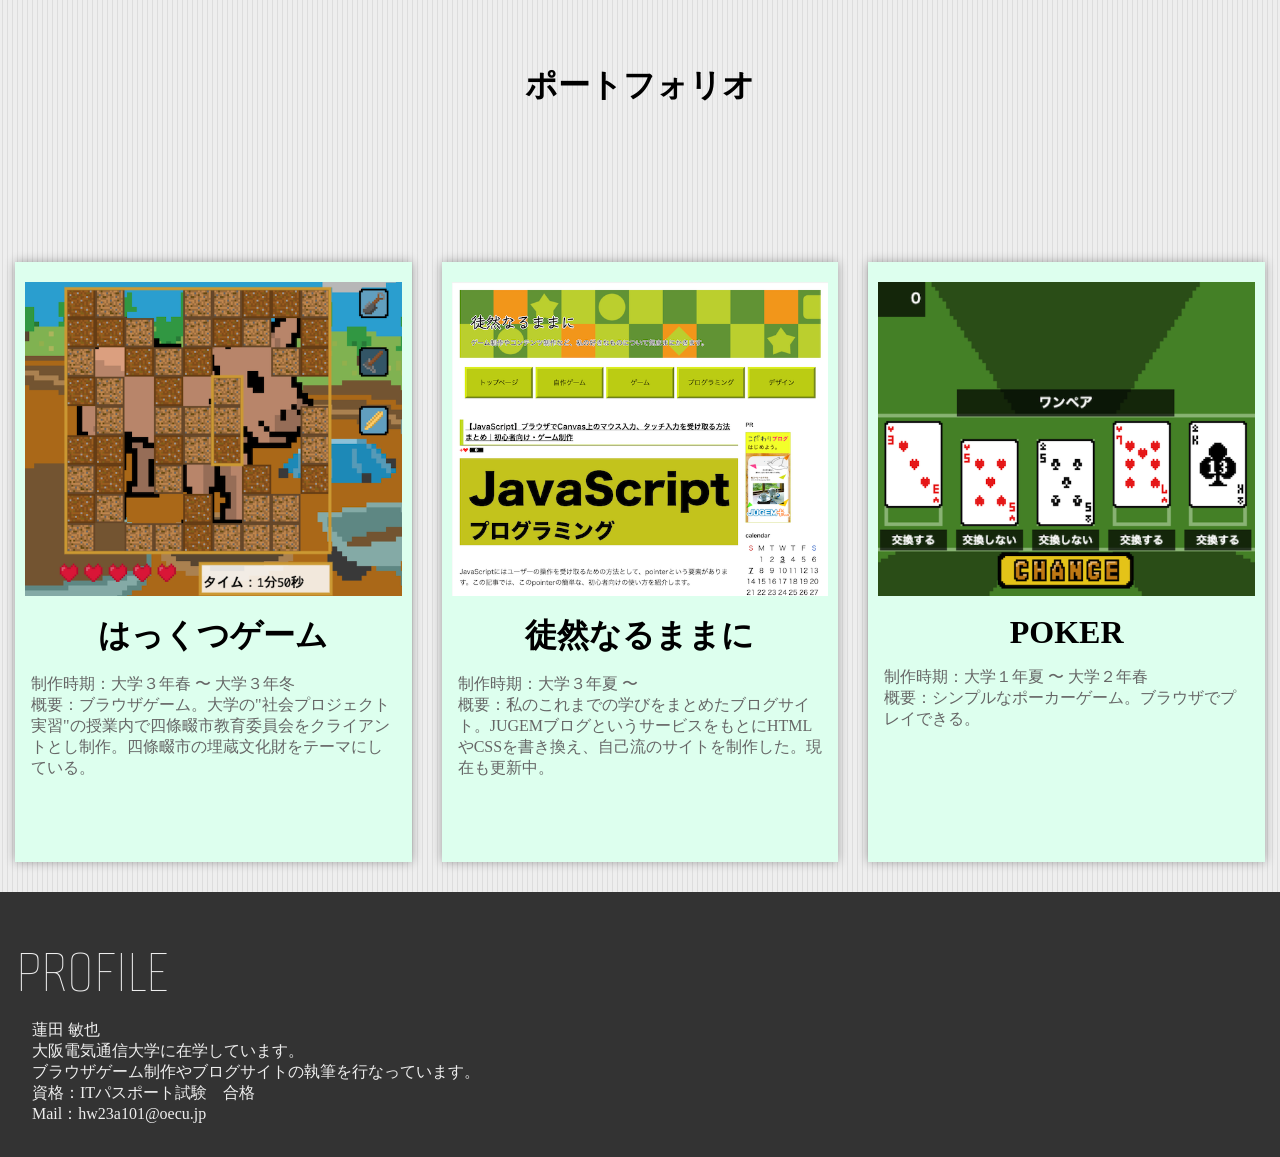
==== index.html @ b3263dbe "ファイルを追加した。" ====
<!DOCTYPE html>

<head>
    <meta name="viewport" content="width=device-width, initial-scale=1.0">
    <title>ポートフォリオ</title>
    <link href="style.css" rel="stylesheet" type="text/css">

    <!-- google web fonts -->
    <link rel="preconnect" href="https://fonts.googleapis.com">
    <link rel="preconnect" href="https://fonts.gstatic.com" crossorigin>
    <link href="https://fonts.googleapis.com/css2?family=Alumni+Sans+Pinstripe&display=swap" rel="stylesheet">
</head>

<body>
    <div id="title"><strong>ポートフォリオ</strong></div>

    <div id="main">

        <div class="cards">

            <a href="hakkutu.html" class="cards-box">
                <img class="cards-image" src="image/hakkutu_th.png" alt="'はっくつゲーム'の画像"><br>
                
                <div class="cards-title"><strong>はっくつゲーム</strong></div>
                
                <div class="cards-text">
                    制作時期：大学３年春 〜 大学３年冬<br>
                    概要：ブラウザゲーム。大学の"社会プロジェクト実習"の授業内で四條畷市教育委員会をクライアントとし制作。四條畷市の埋蔵文化財をテーマにしている。
                </div>
            </a>

            <a href="blog.html" class="cards-box">
                <img class="cards-image" src="image/blog_th.png" alt="'徒然なるままに'の画像"><br>

                <div class="cards-title"><strong>徒然なるままに</strong></div>

                <div class="cards-text">
                    制作時期：大学３年夏 〜<br>
                    概要：私のこれまでの学びをまとめたブログサイト。JUGEMブログというサービスをもとにHTMLやCSSを書き換え、自己流のサイトを制作した。現在も更新中。
                </div>
            </a>

            <a href="poker.html" class="cards-box">
                <img class="cards-image" src="image/poker_th.png" alt="'POKER'の画像"><br>
            
                <div class="cards-title"><strong>POKER</strong></div>
            
                <div class="cards-text">
                    制作時期：大学１年夏 〜 大学２年春<br>
                    概要：シンプルなポーカーゲーム。ブラウザでプレイできる。
                </div>
            </a>
        </div>
        
    </div>

    <footer>
        PROFILE<br>
        蓮田 敏也<br>
        大阪電気通信大学に在学しています。<br>
        ブラウザゲーム制作やブログサイトの執筆を行なっています。<br>
        資格：ITパスポート試験　合格<br>
        Mail：hw23a101@oecu.jp
    </footer>

    <script type="text/javascript" src="main.js"></script>
</body>
---- style.css ----
@media screen {
    body {
        margin: 0;
        padding: 0;
        min-height: 100vh;
        display: flex;
        flex-direction: column;
    }

    #title {
        font-size: 2em;
        margin: 2em 0 2em 0;
        text-align: center;
    }

    body {
        background-image: url("image/back.png");
    }

    .cards {
        display: flex;
        flex-wrap: wrap;
        justify-content: flex-start;
        margin: 30px 0;
        padding-top: 30px;
    }

    .cards-box {
        width: calc(100% / 3 - 30px);
        height: 600px;
        margin: 30px 15px 0 15px;
        background-color: #ddffee;
        box-shadow: 0px 0px 10px #00000055;
        
        text-decoration: none;
        color: #000000;
        transition: box-shadow .4s, background-color .4s;
    }

    .cards-box:hover {
        box-shadow: none;
        background-color: #cceedd;
    }

    .cards-image {
        width: 95%;
        display: block;
        margin: auto;
        padding-top: 5%;
        border: none;
        transition: all .5s;
        user-select: none;
    }

    .cards-title {
        font-size: 2em;
        text-align: center;
    }

    .cards-text {
        font-size: 1em;
        padding: 1em;
        color: #666666;
    }

    footer {
        width: 100% - 2em;
        height: auto;
        padding: 2em;
        text-indent: -1em;
        background-color: #333333;
        color: #eeeeee;
    }

    footer::first-line {
        font-family: "Alumni Sans Pinstripe", sans-serif;
        font-size: 4em;
        line-height: 1.5em;
    }

    #main-visual {
        width: 100%;
        border: 1em solid #aaa;
        border-radius: 1%;
        margin: 0 auto;
        box-sizing: border-box;
    }

    .design-tab {
        width: 100%;
        height: 2em;
        position: relative;
        background-color: #eee;
    }

    .main-visual-image {
        width: 100%;
        display: block;
    }

    .mac-button {
        height: 50%;
        aspect-ratio: 1 / 1;
        border-radius: 50%;
        position: absolute;
    }

    @keyframes fadeIn {
        from { 
            opacity: 0;
            transform: translateY(100px);
        }
        to {
            opacity: 1;
            transform: translateY(0px);
        }
    }

    .explain {
        margin: 0 0 150px 0;
        display: flex;
        justify-content: space-around;
        align-items: center;
        
        animation: fadeIn 1s linear both;
        animation-timeline: view();
        animation-range: entry 0% cover 50%;
    }

    .explain-text {
        width: 50%;
        height: auto;
        margin: 0 0 0 0;
        font-size: 1.5em;
        text-align: center;
        background-color: #eeeeee;
        box-shadow: 0 0 1em 1em #eeeeee;
    }

    .explain-image {
        width: 40%;
        height: auto;
        border: 1em solid #777777;
        user-select: none;
    }

    .acsess {
        margin: 0 0 1em 0;
        padding: 1em 0;
        text-align: center;
        background-color: #ddffee;
        border-left: 30px solid #aaccbb;
        border-bottom: 15px solid #aaccbb;
        font-size: 1.4em;
    }

    .acsess::first-line {
        font-size: 1.6em;
    }

    .back {
        padding: 1em;
        background-color: #333333;
        font-size: 2em;
        color: #ddd;
        text-align: center;
        text-decoration: none;

        transition: background-color .2s, color .2s;
    }

    .back:hover {
        background-color: #aaaaaa;
        color: #333;

        transition: background-color .2s, color .2s;
    }
    
    /* ----- エフェクト ----- */
    .particle-box {
        width: 20px;
        height: 20px;
        background-color: none;
        border: 2px solid;
        position: absolute;
        pointer-events: none;

        transition: transform .5s ease-out, opacity .5s ease-out;

        transform: rotate(0deg) scale(1);
        opacity: 1;
    }
    .particle-box.is-active {
        transform: rotate(120deg) scale(3);
        opacity: 0;
    }

    .particle-circle {
        width: 20px;
        height: 20px;
        background-color: none;
        border: 2px solid;
        border-radius: 50%;
        position: absolute;
        pointer-events: none;

        transition: transform .5s ease-out, opacity .5s ease-out;

        transform: scale(1);
        opacity: 1;
    }
    .particle-circle.is-active {
        transform: scale(4);
        opacity: 0;
    }

    .particle-triangle {
        width: 20px;
        height: calc(tan(60deg) * 20px / 2);
        background-color: none;
        clip-path: polygon(50% 0, 0% 100%, 100% 100%, 50% 0, 
                            50% calc(2px / sin(30deg)),
                            calc(100% - 2px / tan(30deg)) calc(100% - 2px),
                            calc(2px / tan(30deg)) calc(100% - 2px), 
                            50% calc(2px / sin(30deg))
                            );
        position: absolute;
        pointer-events: none;

        transition: transform .5s ease-out, opacity .5s ease-out;

        transform: translateX(0px) translateY(0px) rotate(0deg) scale(1);
        opacity: 1;
    }

    .particle-triangle.is-active {
        transform: translateX(10px) translateY(5px) rotate(120deg) scale(4);
        opacity: 0;
    }
}

@media screen and (max-width : 1100px) {
    #title {
        color: green;
    }

    .cards-box {
        width: calc(100% / 2 - 30px);
    }

    .explain {
        flex-direction: column;
    }

    .explain-image {
        width: 90%;
        margin-bottom: 5%;
    }

    .explain-text {
        width: 90%;
    }
}

@media screen and (max-width : 550px) {
    #title {
        color: red;
    }

    .cards-box {
        width: calc(100% - 30px);
    }
}
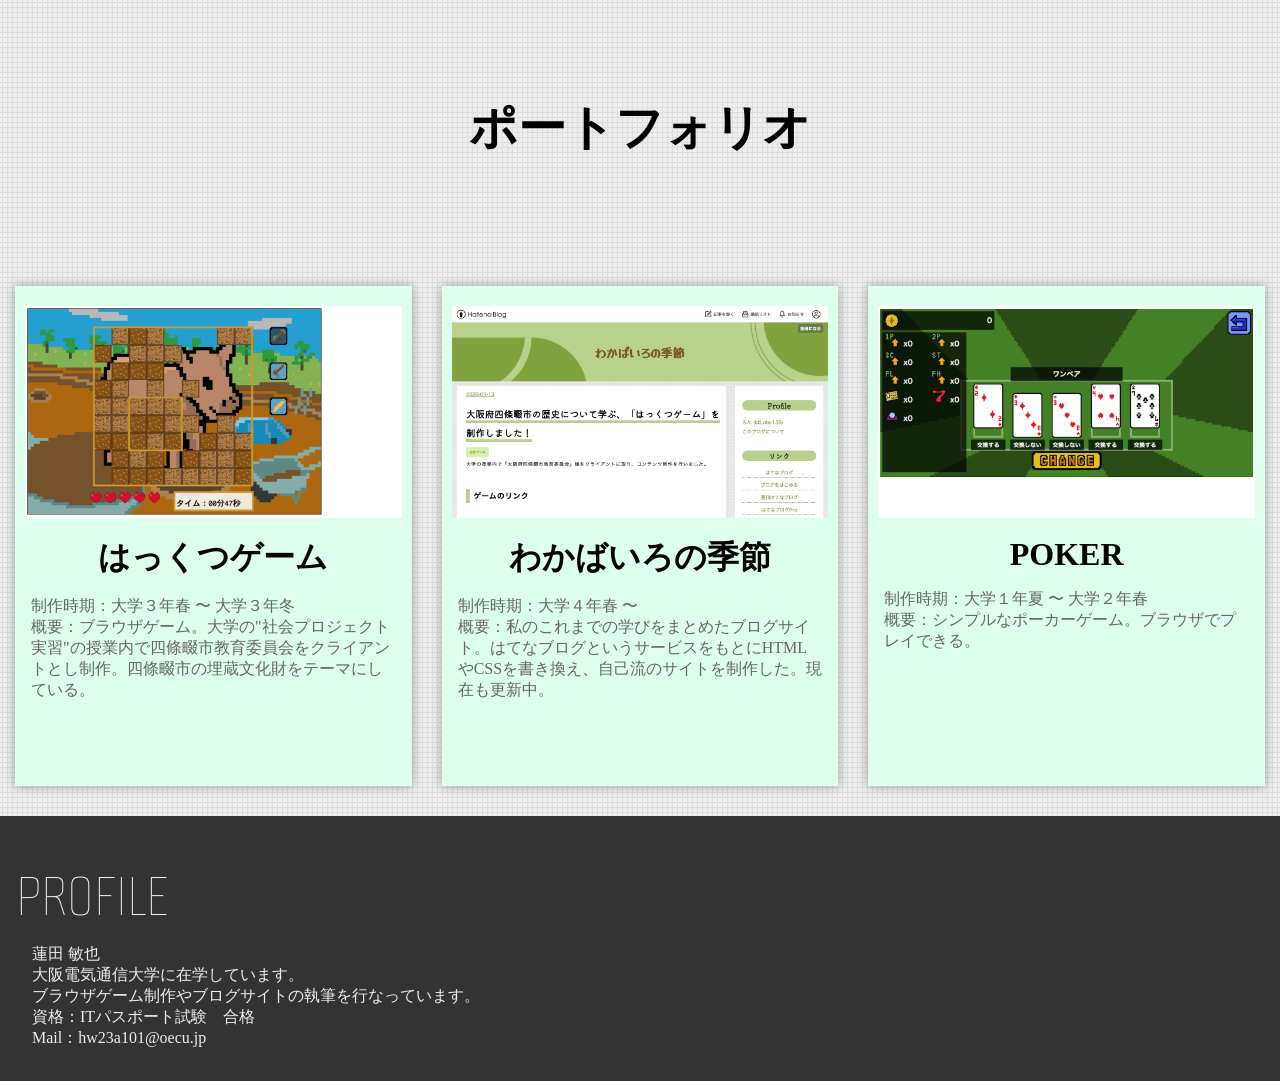
==== commit 7ddadb05: "ブログサイトの変更とデザインの更新をした。" ====
--- a/index.html
+++ b/index.html
@@ -8,7 +8,7 @@
     <!-- google web fonts -->
     <link rel="preconnect" href="https://fonts.googleapis.com">
     <link rel="preconnect" href="https://fonts.gstatic.com" crossorigin>
-    <link href="https://fonts.googleapis.com/css2?family=Alumni+Sans+Pinstripe&display=swap" rel="stylesheet">
+    <link href="https://fonts.googleapis.com/css2?family=Kosugi+Maru&family=Alumni+Sans+Pinstripe&display=swap" rel="stylesheet">
 </head>
 
 <body>
@@ -19,7 +19,7 @@
         <div class="cards">
 
             <a href="hakkutu.html" class="cards-box">
-                <img class="cards-image" src="image/hakkutu_th.png" alt="'はっくつゲーム'の画像"><br>
+                <img class="cards-image" src="image/hakkutu_mv.png" alt="'はっくつゲーム'の画像"><br>
                 
                 <div class="cards-title"><strong>はっくつゲーム</strong></div>
                 
@@ -30,18 +30,18 @@
             </a>
 
             <a href="blog.html" class="cards-box">
-                <img class="cards-image" src="image/blog_th.png" alt="'徒然なるままに'の画像"><br>
+                <img class="cards-image" src="image/blog_mv.png" alt="'徒然なるままに'の画像"><br>
 
-                <div class="cards-title"><strong>徒然なるままに</strong></div>
+                <div class="cards-title"><strong>わかばいろの季節</strong></div>
 
                 <div class="cards-text">
-                    制作時期：大学３年夏 〜<br>
-                    概要：私のこれまでの学びをまとめたブログサイト。JUGEMブログというサービスをもとにHTMLやCSSを書き換え、自己流のサイトを制作した。現在も更新中。
+                    制作時期：大学４年春 〜<br>
+                    概要：私のこれまでの学びをまとめたブログサイト。はてなブログというサービスをもとにHTMLやCSSを書き換え、自己流のサイトを制作した。現在も更新中。
                 </div>
             </a>
 
             <a href="poker.html" class="cards-box">
-                <img class="cards-image" src="image/poker_th.png" alt="'POKER'の画像"><br>
+                <img class="cards-image" src="image/poker_mv.png" alt="'POKER'の画像"><br>
             
                 <div class="cards-title"><strong>POKER</strong></div>
             
--- a/style.css
+++ b/style.css
@@ -8,7 +8,10 @@
     }
 
     #title {
-        font-size: 2em;
+        font-family: "Kosugi Maru", sans-serif;
+        font-weight: 400;
+        font-style: normal;
+        font-size: 3em;
         margin: 2em 0 2em 0;
         text-align: center;
     }
@@ -21,14 +24,14 @@
         display: flex;
         flex-wrap: wrap;
         justify-content: flex-start;
-        margin: 30px 0;
+        margin-bottom: 30px; 
         padding-top: 30px;
     }
 
     .cards-box {
         width: calc(100% / 3 - 30px);
-        height: 600px;
-        margin: 30px 15px 0 15px;
+        height: 500px;
+        margin: 0 15px 0 15px;
         background-color: #ddffee;
         box-shadow: 0px 0px 10px #00000055;
         
@@ -79,10 +82,10 @@
     }
 
     #main-visual {
-        width: 100%;
+        width: 100% - 5%;
         border: 1em solid #aaa;
-        border-radius: 1%;
-        margin: 0 auto;
+        border-radius: 1.5%;
+        margin: 0 5% 5% 5%;
         box-sizing: border-box;
     }
 
@@ -140,22 +143,17 @@
     .explain-image {
         width: 40%;
         height: auto;
-        border: 1em solid #777777;
+        box-shadow: 0 0 10px #00000055;
         user-select: none;
     }
 
     .acsess {
+        font-size: 1.6em;
         margin: 0 0 1em 0;
         padding: 1em 0;
         text-align: center;
         background-color: #ddffee;
-        border-left: 30px solid #aaccbb;
-        border-bottom: 15px solid #aaccbb;
         font-size: 1.4em;
-    }
-
-    .acsess::first-line {
-        font-size: 1.6em;
     }
 
     .back {
@@ -240,10 +238,6 @@
 }
 
 @media screen and (max-width : 1100px) {
-    #title {
-        color: green;
-    }
-
     .cards-box {
         width: calc(100% / 2 - 30px);
     }
@@ -263,10 +257,6 @@
 }
 
 @media screen and (max-width : 550px) {
-    #title {
-        color: red;
-    }
-
     .cards-box {
         width: calc(100% - 30px);
     }
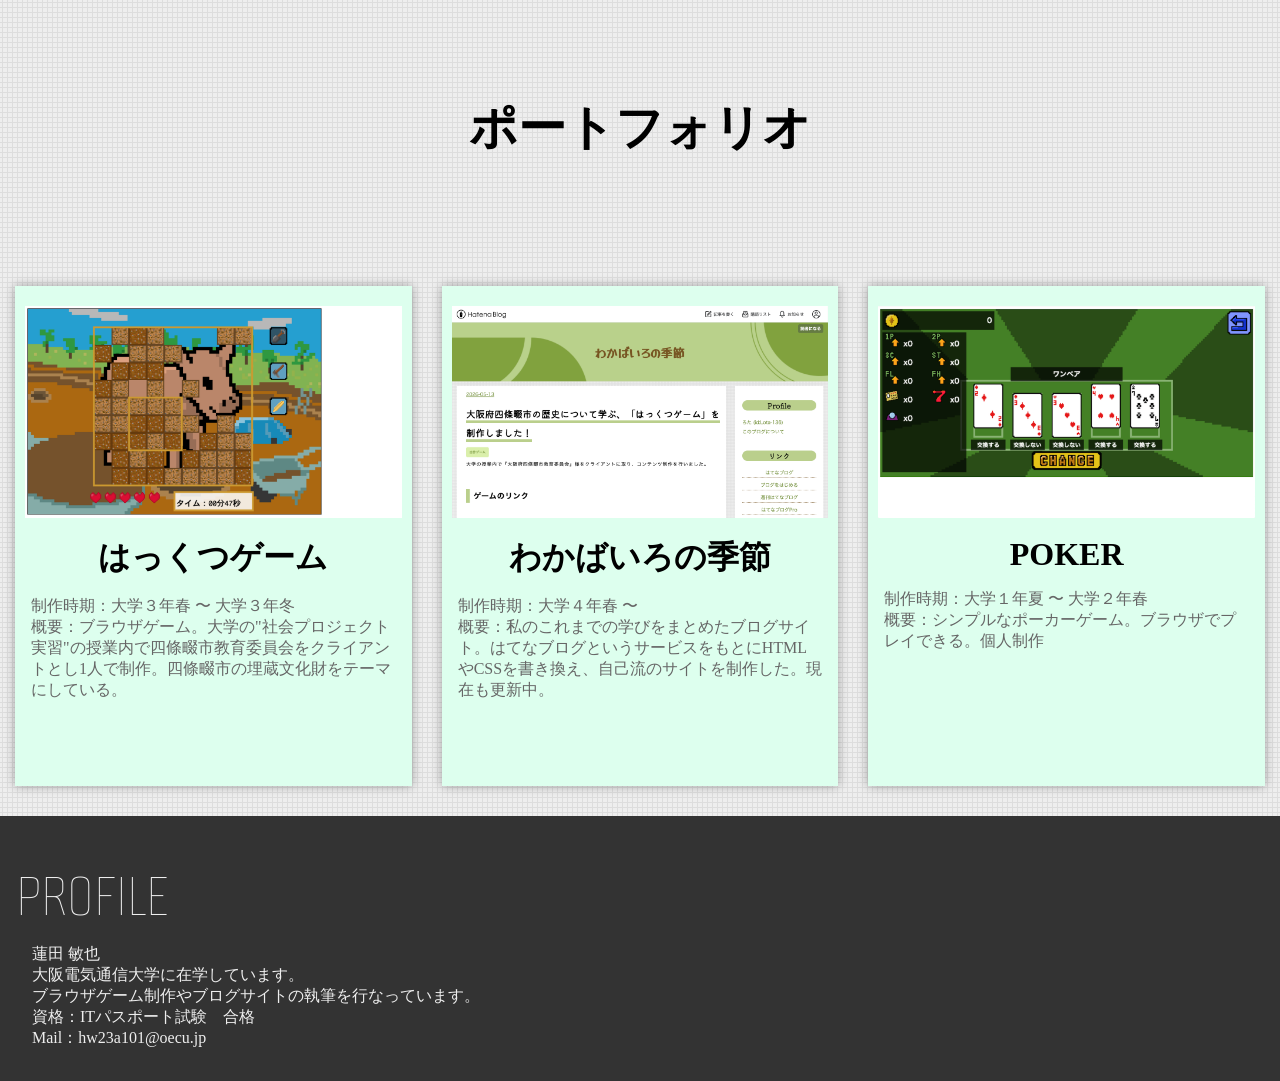
==== commit b87c243e: "使用した言語やツールの項目を追加した。" ====
--- a/index.html
+++ b/index.html
@@ -25,7 +25,7 @@
                 
                 <div class="cards-text">
                     制作時期：大学３年春 〜 大学３年冬<br>
-                    概要：ブラウザゲーム。大学の"社会プロジェクト実習"の授業内で四條畷市教育委員会をクライアントとし制作。四條畷市の埋蔵文化財をテーマにしている。
+                    概要：ブラウザゲーム。大学の"社会プロジェクト実習"の授業内で四條畷市教育委員会をクライアントとし1人で制作。四條畷市の埋蔵文化財をテーマにしている。
                 </div>
             </a>
 
@@ -47,7 +47,7 @@
             
                 <div class="cards-text">
                     制作時期：大学１年夏 〜 大学２年春<br>
-                    概要：シンプルなポーカーゲーム。ブラウザでプレイできる。
+                    概要：シンプルなポーカーゲーム。ブラウザでプレイできる。個人制作
                 </div>
             </a>
         </div>
--- a/style.css
+++ b/style.css
@@ -147,6 +147,19 @@
         user-select: none;
     }
 
+    .tools {
+        font-size: 1.6em;
+        margin: 0;
+        padding: 1em 0;
+        text-align: center;
+        background-color: #eeddff;
+        font-size: 1.4em;
+    }
+
+    .tools::first-line {
+        font-size: 1.3em;
+    }
+
     .acsess {
         font-size: 1.6em;
         margin: 0 0 1em 0;
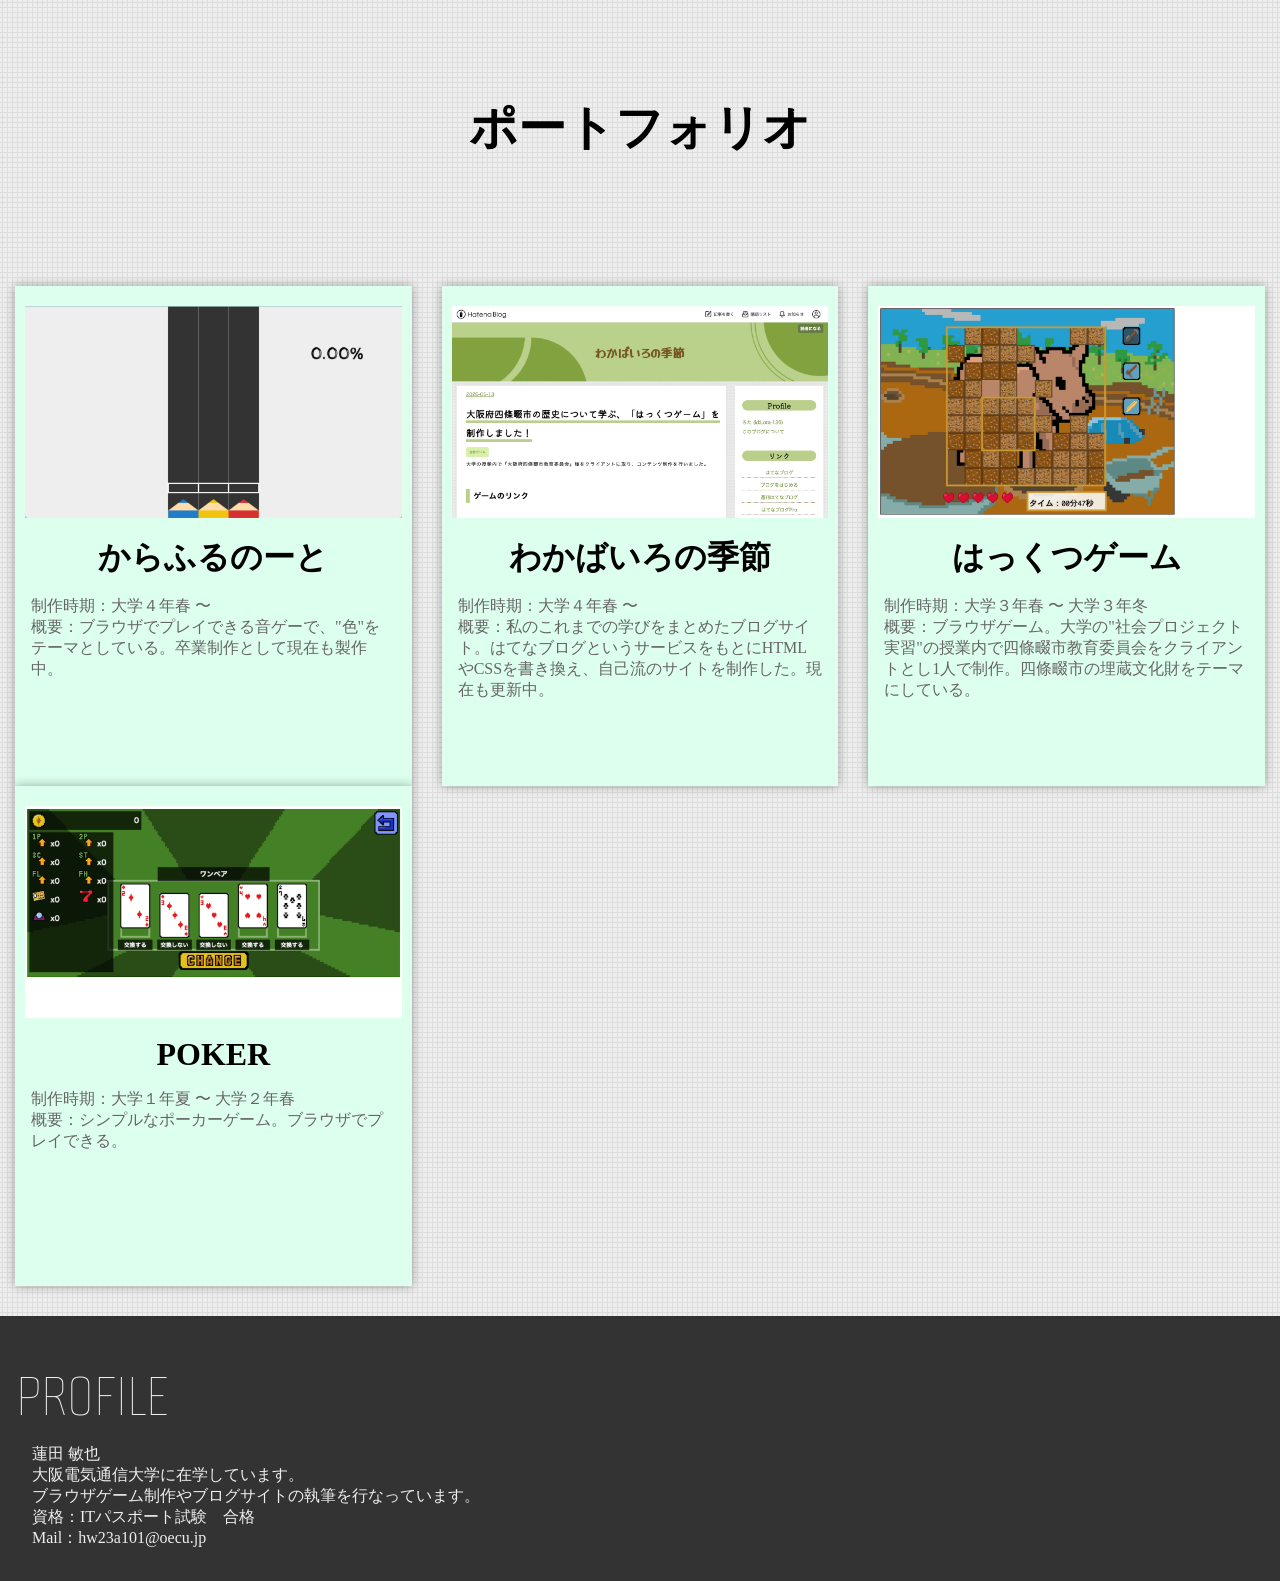
==== commit aca411c2: "「からふるのーと」の情報を追加した。" ====
--- a/index.html
+++ b/index.html
@@ -18,6 +18,28 @@
 
         <div class="cards">
 
+            <a href="colorful.html" class="cards-box">
+                <img class="cards-image" src="image/colorful_mv.png" alt="'POKER'の画像"><br>
+            
+                <div class="cards-title"><strong>からふるのーと</strong></div>
+            
+                <div class="cards-text">
+                    制作時期：大学４年春 〜<br>
+                    概要：ブラウザでプレイできる音ゲーで、"色"をテーマとしている。卒業制作として現在も製作中。
+                </div>
+            </a>
+
+            <a href="blog.html" class="cards-box">
+                <img class="cards-image" src="image/blog_mv.png" alt="'徒然なるままに'の画像"><br>
+            
+                <div class="cards-title"><strong>わかばいろの季節</strong></div>
+            
+                <div class="cards-text">
+                    制作時期：大学４年春 〜<br>
+                    概要：私のこれまでの学びをまとめたブログサイト。はてなブログというサービスをもとにHTMLやCSSを書き換え、自己流のサイトを制作した。現在も更新中。
+                </div>
+            </a>
+
             <a href="hakkutu.html" class="cards-box">
                 <img class="cards-image" src="image/hakkutu_mv.png" alt="'はっくつゲーム'の画像"><br>
                 
@@ -29,17 +51,6 @@
                 </div>
             </a>
 
-            <a href="blog.html" class="cards-box">
-                <img class="cards-image" src="image/blog_mv.png" alt="'徒然なるままに'の画像"><br>
-
-                <div class="cards-title"><strong>わかばいろの季節</strong></div>
-
-                <div class="cards-text">
-                    制作時期：大学４年春 〜<br>
-                    概要：私のこれまでの学びをまとめたブログサイト。はてなブログというサービスをもとにHTMLやCSSを書き換え、自己流のサイトを制作した。現在も更新中。
-                </div>
-            </a>
-
             <a href="poker.html" class="cards-box">
                 <img class="cards-image" src="image/poker_mv.png" alt="'POKER'の画像"><br>
             
@@ -47,9 +58,10 @@
             
                 <div class="cards-text">
                     制作時期：大学１年夏 〜 大学２年春<br>
-                    概要：シンプルなポーカーゲーム。ブラウザでプレイできる。個人制作
+                    概要：シンプルなポーカーゲーム。ブラウザでプレイできる。
                 </div>
             </a>
+
         </div>
         
     </div>
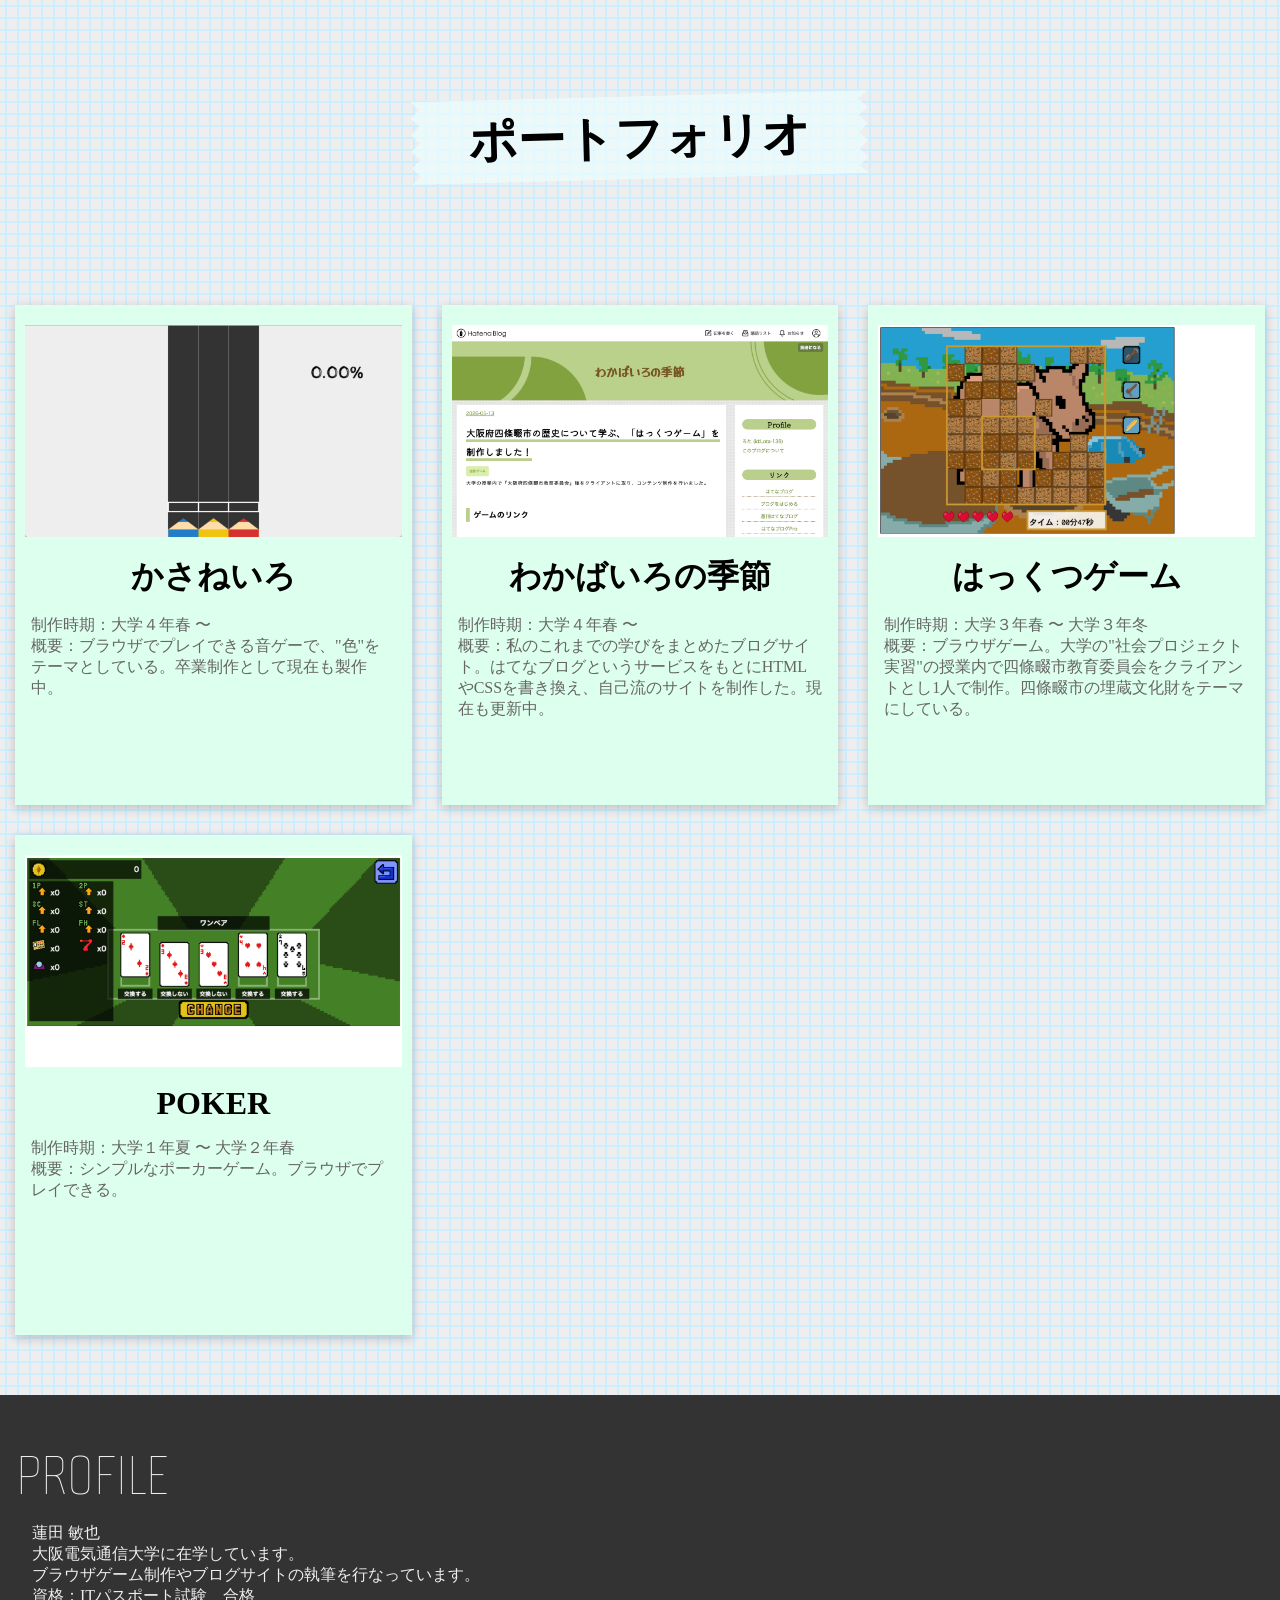
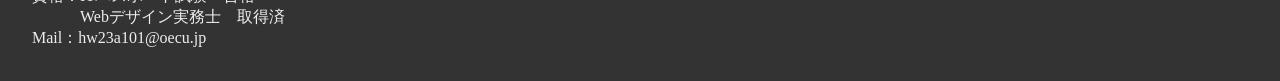
==== commit 98b1f9f9: "「からふるのーと」→「かさねいろ」に仮変更し、プロフィールにWebデザイン実務士を追加した。" ====
--- a/index.html
+++ b/index.html
@@ -21,7 +21,7 @@
             <a href="colorful.html" class="cards-box">
                 <img class="cards-image" src="image/colorful_mv.png" alt="'POKER'の画像"><br>
             
-                <div class="cards-title"><strong>からふるのーと</strong></div>
+                <div class="cards-title"><strong>かさねいろ</strong></div>
             
                 <div class="cards-text">
                     制作時期：大学４年春 〜<br>
@@ -72,6 +72,7 @@
         大阪電気通信大学に在学しています。<br>
         ブラウザゲーム制作やブログサイトの執筆を行なっています。<br>
         資格：ITパスポート試験　合格<br>
+        　　　Webデザイン実務士　取得済<br>
         Mail：hw23a101@oecu.jp
     </footer>
 
--- a/style.css
+++ b/style.css
@@ -12,8 +12,20 @@
         font-weight: 400;
         font-style: normal;
         font-size: 3em;
+
         margin: 2em 0 2em 0;
         text-align: center;
+    }
+
+    #title strong {
+        display: inline-block;
+        background-color: #eeffffaa;
+        padding: 0.2em 1.2em;
+        transform: rotate(-1.5deg);
+
+        clip-path: polygon(0% 0%,
+                    2% 10%, 0% 20%, 2% 30%, 0% 40%, 2% 50%, 0% 60%, 2% 70%, 0% 80%, 2% 90%, 0% 100%,
+                    100% 100%, 98% 90%, 100% 80%, 98% 70%, 100% 60%, 98% 50%, 100% 40%, 98% 30%, 100% 20%, 98% 10%, 100% 0%);
     }
 
     body {
@@ -31,9 +43,9 @@
     .cards-box {
         width: calc(100% / 3 - 30px);
         height: 500px;
-        margin: 0 15px 0 15px;
+        margin: 0 15px 30px 15px;
         background-color: #ddffee;
-        box-shadow: 0px 0px 10px #00000055;
+        box-shadow: 0 3px 10px #00000033;
         
         text-decoration: none;
         color: #000000;
@@ -133,11 +145,11 @@
     .explain-text {
         width: 50%;
         height: auto;
-        margin: 0 0 0 0;
+        padding: 1em;
         font-size: 1.5em;
         text-align: center;
-        background-color: #eeeeee;
-        box-shadow: 0 0 1em 1em #eeeeee;
+        background-color: #ddffee;
+        box-shadow: 0 3px 10px #00000033;
     }
 
     .explain-image {
